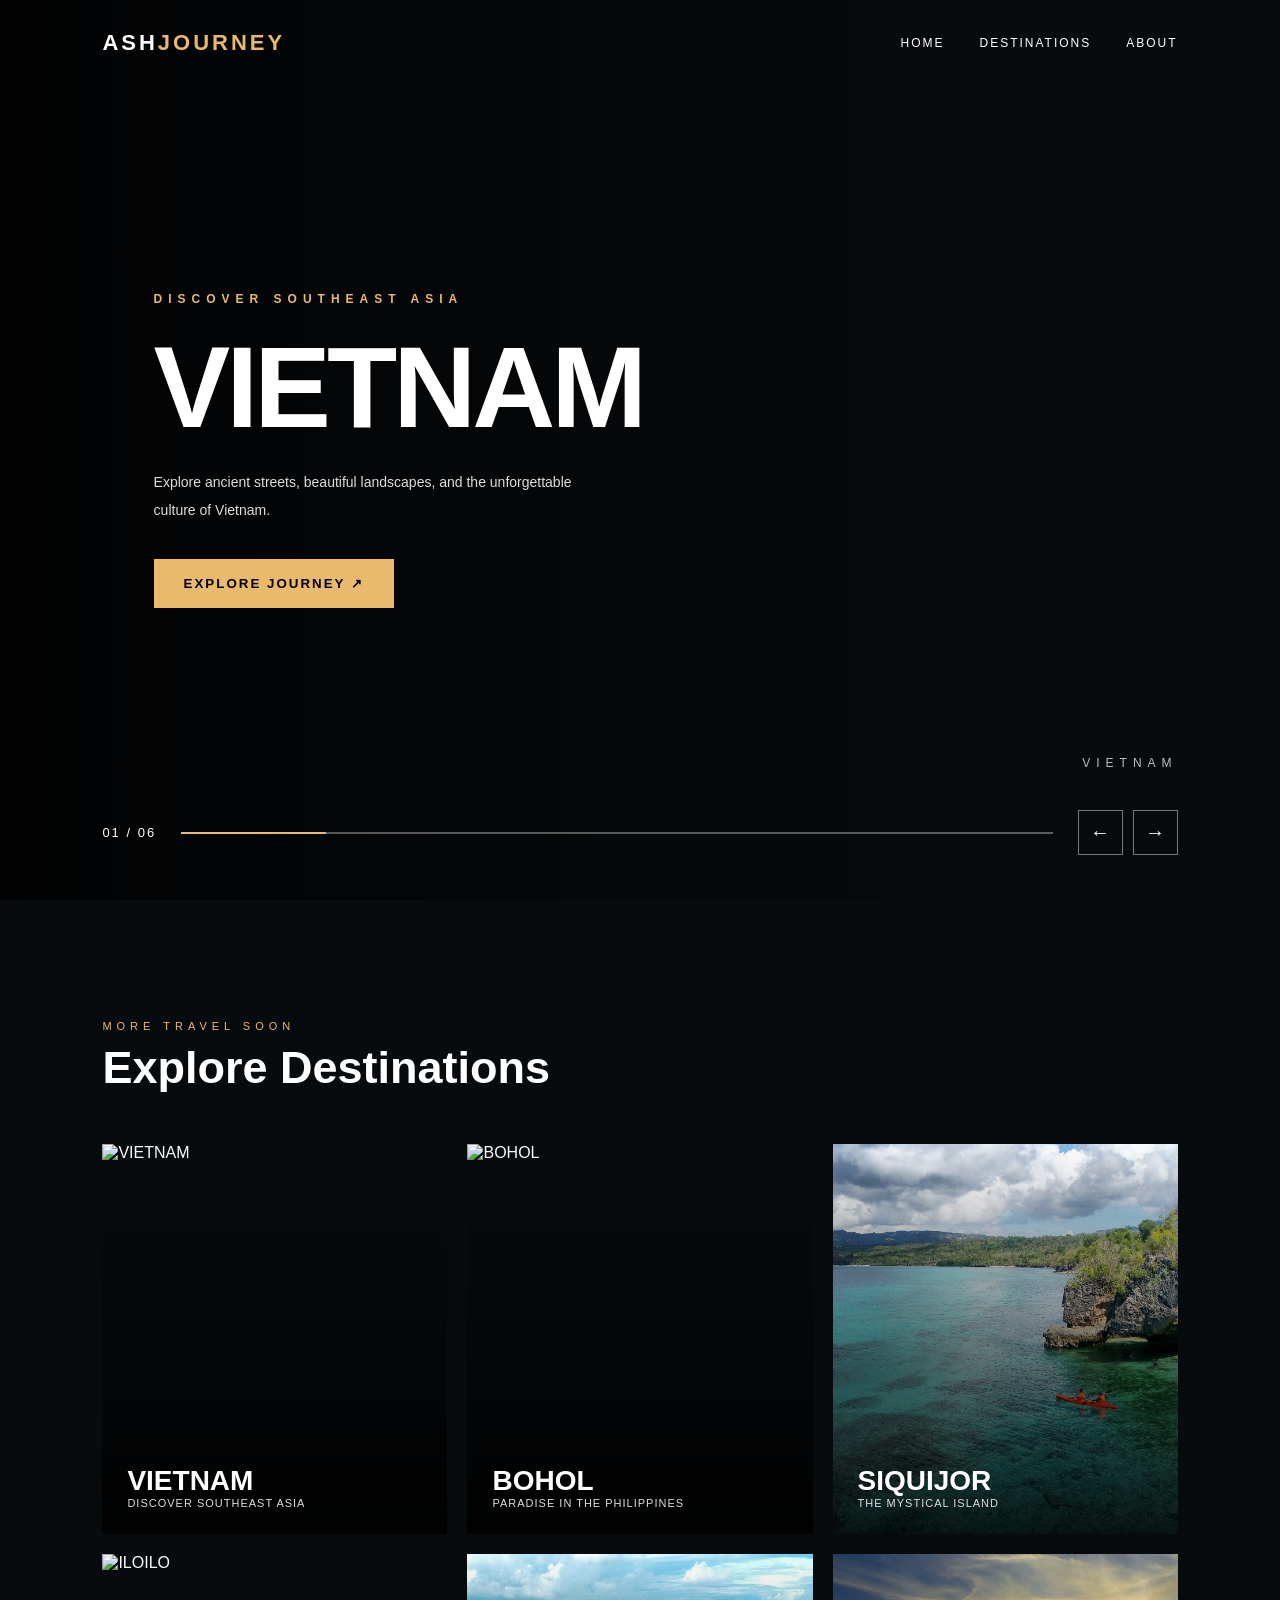
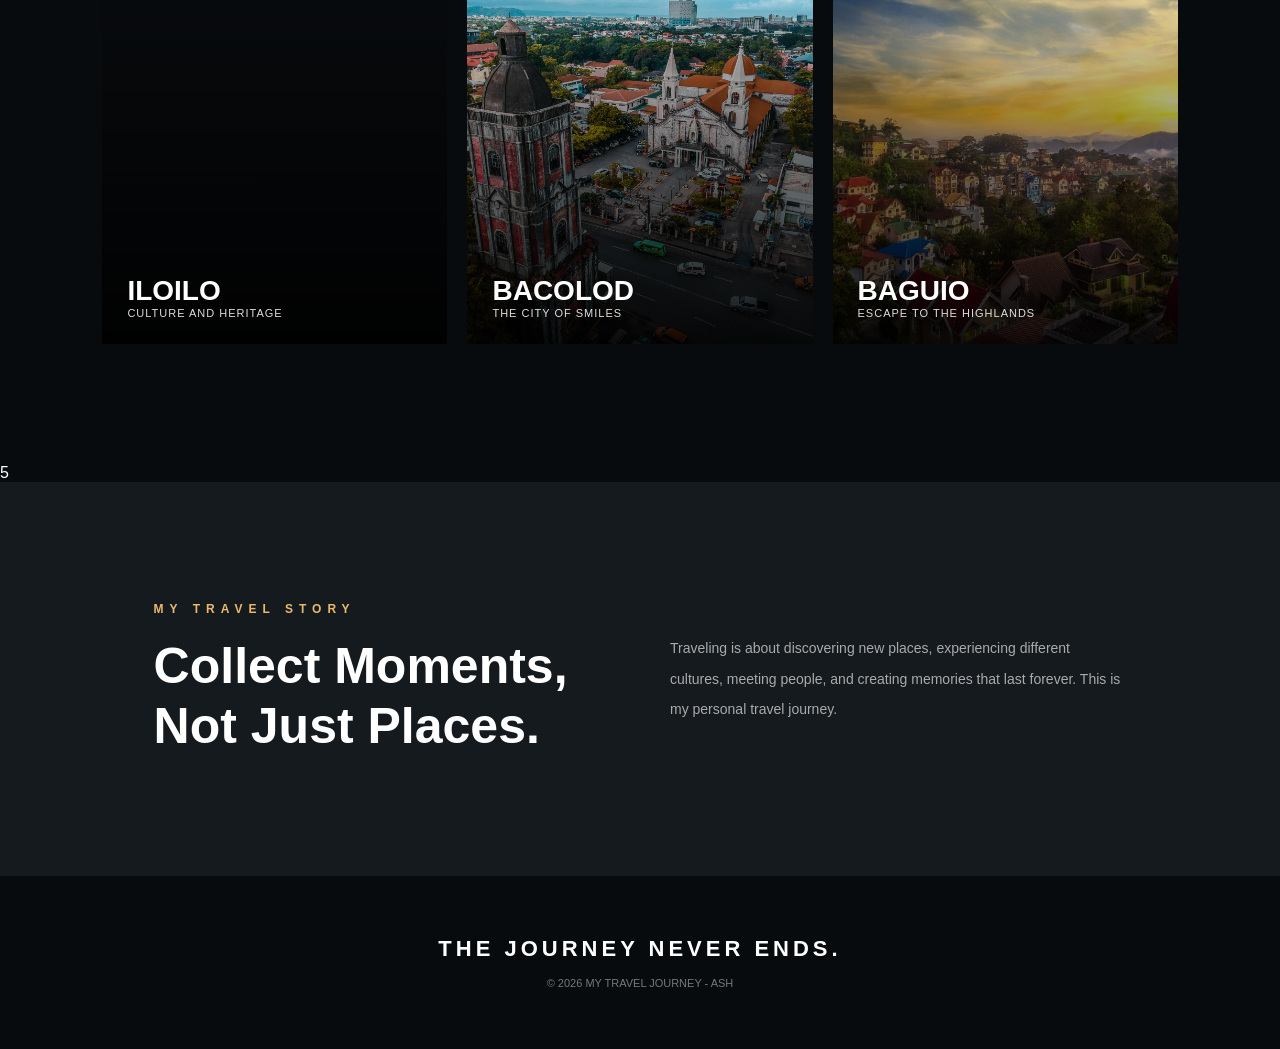
==== index.html @ e19ce411 "Add files via upload" ====
<!DOCTYPE html>
<html lang="en">
<head>
    <meta charset="UTF-8">
    <meta name="viewport" content="width=device-width, initial-scale=1.0">
    <title>My Travel Journey</title>
    <link rel="stylesheet" href="style.css">
    <link href="https://fonts.googleapis.5com/css2?family=Poppins:wght@300;400;500;600;700;800&display=swap" rel="stylesheet">
</head>
<body>

<header>
    <a href="#" class="logo">ASH<span>JOURNEY</span></a>
    <nav>
        <a href="#home">Home</a>
        <a href="#destinations">Destinations</a>
        <a href="#about">About</a>
    </nav>
</header>

<section class="hero" id="home">
    <div class="hero-bg" id="heroBg"></div>
    <div class="overlay"></div>

    <div class="hero-content">
        <p class="subtitle" id="subtitle">DISCOVER THE WORLD</p>
        <h1 id="heroTitle">TRAVEL<br>BEYOND</h1>
        <p class="description" id="heroDesc">
            Every journey begins with a dream.
            Explore beautiful places and create unforgettable memories.
        </p>
        <button id="exploreBtn">EXPLORE JOURNEY ↗</button>
    </div>

    <div class="hero-bottom">
        <span id="counter">01 / 06</span>
        <div class="progress">
            <div id="progressBar"></div>
        </div>
        <div class="controls">
            <button id="prev">←</button>
            <button id="next">→</button>
        </div>
    </div>

    <div class="destination-label" id="destinationLabel">
        VIETNAM
    </div>
</section>

<!-- DESTINATION GALLERIES -->
<section class="destination-galleries" id="travelGallery">

    <div class="section-heading">
        <p>EXPLORE EVERY MEMORY</p>
        <h2 id="galleryTitle">Travel Galleries</h2>
        <p id="galleryDescription">Discover beautiful places around the world.</p>
    </div>

    <div class="gallery-grid" id="galleryGrid"></div>

    <button class="back-button" id="backGallery">
        ← BACK TO DESTINATIONS
    </button>

</section>

<!-- FULLSCREEN PHOTO VIEWER -->
<div class="photo-viewer" id="photoViewer">
    <button class="viewer-close" id="closeViewer">×</button>
    <button class="viewer-prev" id="viewerPrev">❮</button>

    <div class="viewer-content">
        <img id="viewerImage" src="" alt="Travel photo">
        <p id="viewerCaption"></p>
    </div>

    <button class="viewer-next" id="viewerNext">❯</button>
</div>


<section class="destinations" id="destinations">
    <div class="section-heading">
        <p>MORE TRAVEL SOON</p>
        <h2>Explore Destinations</h2>
    </div>

    <div class="destination-grid" id="destinationGrid"></div>
</section>
5
<section class="about" id="about">
    <div>
        <p class="subtitle">MY TRAVEL STORY</p>
        <h2>Collect Moments,<br>Not Just Places.</h2>
    </div>
    <p>
        Traveling is about discovering new places, experiencing different
        cultures, meeting people, and creating memories that last forever.
        This is my personal travel journey.
    </p>
</section>

<footer>
    <h2>THE JOURNEY NEVER ENDS.</h2>
    <p>© 2026 MY TRAVEL JOURNEY - ASH</p>
</footer>

<!-- Supabase Library -->
<script src="https://cdn.jsdelivr.net/npm/@supabase/supabase-js@2"></script>


<script src="script.js"></script>

</body>
</html>
---- style.css ----
* {
    margin: 0;
    padding: 0;
    box-sizing: border-box;
}

html {
    scroll-behavior: smooth;
}

body {
    background: #080b0e;
    color: white;
    font-family: 'Poppins', sans-serif;
}

header {
    position: absolute;
    top: 0;
    width: 100%;
    padding: 30px 8%;
    display: flex;
    justify-content: space-between;
    align-items: center;
    z-index: 10;
}

.logo {
    font-size: 22px;
    font-weight: 800;
    letter-spacing: 3px;
    color: white;
    text-decoration: none;
}

.logo span {
    color: #e9b96e;
}

nav {
    display: flex;
    gap: 35px;
}

nav a {
    color: white;
    text-decoration: none;
    font-size: 12px;
    text-transform: uppercase;
    letter-spacing: 2px;
}

nav a:hover {
    color: #e9b96e;
}

.hero {
    height: 100vh;
    min-height: 650px;
    position: relative;
    overflow: hidden;
    display: flex;
    align-items: center;
}

.hero-bg {
    position: absolute;
    inset: 0;
    background-size: cover;
    background-position: center;
    transform: scale(1.05);
    transition: opacity .5s, transform 1.5s;
    animation: zoom 15s infinite alternate;
}

@keyframes zoom {
    from { transform: scale(1); }
    to { transform: scale(1.15); }
}

.overlay {
    position: absolute;
    inset: 0;
    background:
        linear-gradient(90deg, rgba(0,0,0,.8), transparent 90%),
        linear-gradient(0deg, #080b0e, transparent 45%);
}

.hero-content {
    position: relative;
    z-index: 2;
    margin-left: 12%;
    max-width: 650px;
}

.subtitle {
    color: #e9b96e;
    letter-spacing: 6px;
    font-size: 12px;
    font-weight: 600;
}

.hero-content h1 {
    font-size: clamp(65px, 9vw, 115px);
    line-height: .98;
    margin: 25px 0;
    font-weight: 800;
    letter-spacing: -4px;
}

.description {
    color: #ddd;
    font-size: 14px;
    line-height: 2;
    max-width: 450px;
}

#exploreBtn {
    margin-top: 35px;
    background: #e9b96e;
    border: none;
    padding: 17px 30px;
    font-weight: 700;
    letter-spacing: 2px;
    cursor: pointer;
    transition: .3s;
}

#exploreBtn:hover {
    background: white;
    transform: translateY(-5px);
}

.hero-bottom {
    position: absolute;
    z-index: 3;
    bottom: 45px;
    left: 8%;
    right: 8%;
    display: flex;
    align-items: center;
    gap: 25px;
}

#counter {
    font-size: 13px;
    letter-spacing: 2px;
}

.progress {
    height: 2px;
    background: #ffffff55;
    flex: 1;
}

#progressBar {
    width: 16.66%;
    height: 100%;
    background: #e9b96e;
    transition: width .5s;
}

.controls {
    display: flex;
    gap: 10px;
}

.controls button {
    width: 45px;
    height: 45px;
    border: 1px solid #ffffff70;
    background: transparent;
    color: white;
    font-size: 20px;
    cursor: pointer;
    transition: .3s;
}

.controls button:hover {
    background: #e9b96e;
    color: black;
}

.destination-label {
    position: absolute;
    right: 8%;
    bottom: 130px;
    font-size: 12px;
    letter-spacing: 6px;
    z-index: 2;
    color: #ffffffbb;
}

.hero-content.animate {
    animation: reveal .8s ease;
}

@keyframes reveal {
    from {
        opacity: 0;
        transform: translateY(40px);
    }
    to {
        opacity: 1;
        transform: translateY(0);
    }
}

.destinations {
    padding: 120px 8%;
}

.section-heading {
    margin-bottom: 50px;
}

.section-heading p {
    color: #e9b96e;
    letter-spacing: 5px;
    font-size: 11px;
}

.section-heading h2 {
    font-size: 45px;
    margin-top: 10px;
}

.destination-grid {
    display: grid;
    grid-template-columns: repeat(3, 1fr);
    gap: 20px;
}

.card {
    height: 390px;
    position: relative;
    overflow: hidden;
    cursor: pointer;
}

.card img {
    width: 100%;
    height: 100%;
    object-fit: cover;
    transition: .7s;
}

.card:hover img {
    transform: scale(1.12);
}

.card::after {
    content: "";
    position: absolute;
    inset: 0;
    background: linear-gradient(transparent, rgba(0,0,0,.9));
}

.card-info {
    position: absolute;
    bottom: 25px;
    left: 25px;
    z-index: 2;
}

.card-info h3 {
    font-size: 28px;
}

.card-info p {
    font-size: 11px;
    color: #ddd;
    letter-spacing: 1px;
}

.about {
    background: #151a1e;
    padding: 120px 12%;
    display: grid;
    grid-template-columns: 1fr 1fr;
    gap: 60px;
    align-items: center;
}

.about h2 {
    font-size: 50px;
    margin-top: 20px;
    line-height: 1.2;
}

.about > p {
    color: #aaa;
    font-size: 14px;
    line-height: 2.2;
}

footer {
    padding: 60px 8%;
    text-align: center;
}

footer h2 {
    letter-spacing: 4px;
    font-size: 22px;
}

footer p {
    color: #777;
    margin-top: 15px;
    font-size: 11px;
}

@media(max-width: 768px) {
    header {
        padding: 25px 6%;
    }

    nav {
        gap: 12px;
    }

    nav a {
        font-size: 9px;
        letter-spacing: 0;
    }

    .hero-content {
        margin: 0 8%;
    }

    .hero-content h1 {
        font-size: 65px;
    }

    .destination-grid {
        grid-template-columns: 1fr 1fr;
    }

    .card {
        height: 270px;
    }

    .about {
        grid-template-columns: 1fr;
        padding: 80px 8%;
    }

    .destination-label {
        display: none;
    }
}

@media(max-width: 480px) {
    .destination-grid {
        grid-template-columns: 1fr;
    }

    .hero-content h1 {
        font-size: 55px;
    }

    .section-heading h2 {
        font-size: 34px;
    }

    .about h2 {
        font-size: 40px;
    }

}

/* DESTINATION GALLERIES */

.destination-galleries {
    display: none;
    padding: 110px 8%;
    background: #080b0e;
    min-height: 100vh;
}

.destination-galleries.active {
    display: block;
    animation: galleryReveal .7s ease;
}

@keyframes galleryReveal {
    from {
        opacity: 0;
        transform: translateY(30px);
    }
    to {
        opacity: 1;
        transform: translateY(0);
    }
}

#galleryDescription {
    color: #aaa;
    margin-top: 12px;
    font-size: 13px;
}

.gallery-grid {
    display: grid;
    grid-template-columns: repeat(3, 1fr);
    gap: 18px;
    margin-top: 45px;
}

.gallery-item {
    height: 300px;
    overflow: hidden;
    position: relative;
    cursor: pointer;
    background: #151a1e;
}

.gallery-item img {
    width: 100%;
    height: 100%;
    object-fit: cover;
    transition: .7s;
}

.gallery-item:hover img {
    transform: scale(1.1);
}

.gallery-item::after {
    content: "VIEW PHOTO ↗";
    position: absolute;
    bottom: 20px;
    left: 20px;
    font-size: 11px;
    letter-spacing: 3px;
    color: white;
    opacity: 0;
    transition: .4s;
}

.gallery-item:hover::after {
    opacity: 1;
}

.back-button {
    margin-top: 45px;
    background: transparent;
    color: #e9b96e;
    border: 1px solid #e9b96e;
    padding: 15px 25px;
    cursor: pointer;
    letter-spacing: 2px;
    font-size: 11px;
}

.back-button:hover {
    background: #e9b96e;
    color: #080b0e;
}

/* PHOTO VIEWER */

.photo-viewer {
    display: none;
    position: fixed;
    inset: 0;
    z-index: 100;
    background: rgba(0,0,0,.96);
    align-items: center;
    justify-content: center;
    padding: 50px;
}

.photo-viewer.active {
    display: flex;
}

.viewer-content {
    text-align: center;
    max-width: 1000px;
    width: 100%;
}

.viewer-content img {
    max-width: 100%;
    max-height: 78vh;
    object-fit: contain;
}

.viewer-content p {
    color: white;
    margin-top: 15px;
    letter-spacing: 3px;
    font-size: 12px;
}

.viewer-close,
.viewer-prev,
.viewer-next {
    position: absolute;
    border: none;
    background: transparent;
    color: white;
    font-size: 35px;
    cursor: pointer;
}

.viewer-close {
    top: 25px;
    right: 40px;
}

.viewer-prev {
    left: 25px;
}

.viewer-next {
    right: 25px;
}

@media(max-width: 768px) {
    .gallery-grid {
        grid-template-columns: repeat(2, 1fr);
        gap: 10px;
    }

    .gallery-item {
        height: 220px;
    }

    .photo-viewer {
        padding: 20px;
    }

    .viewer-prev {
        left: 5px;
    }

    .viewer-next {
        right: 5px;
    }
}

@media(max-width: 480px) {
    .gallery-grid {
        grid-template-columns: 1fr;
    }

    .gallery-item {
        height: 260px;
    }
}
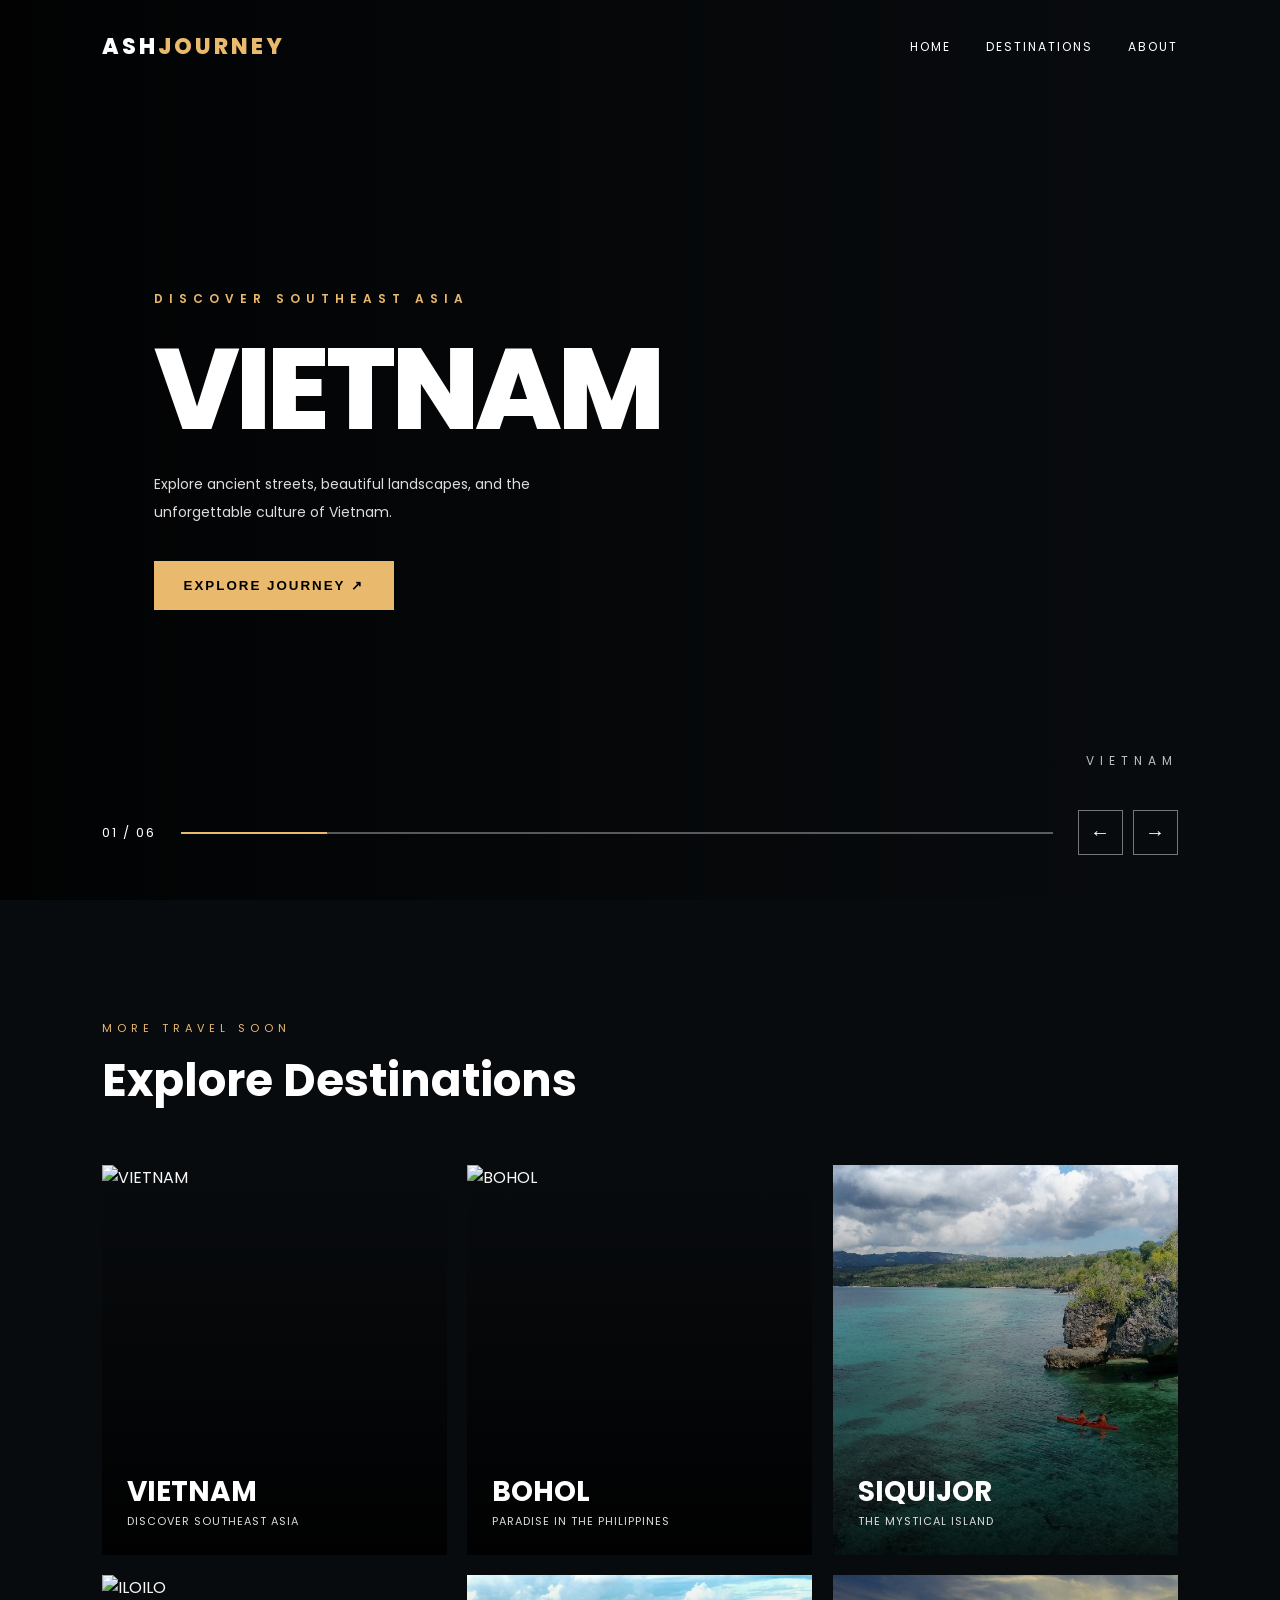
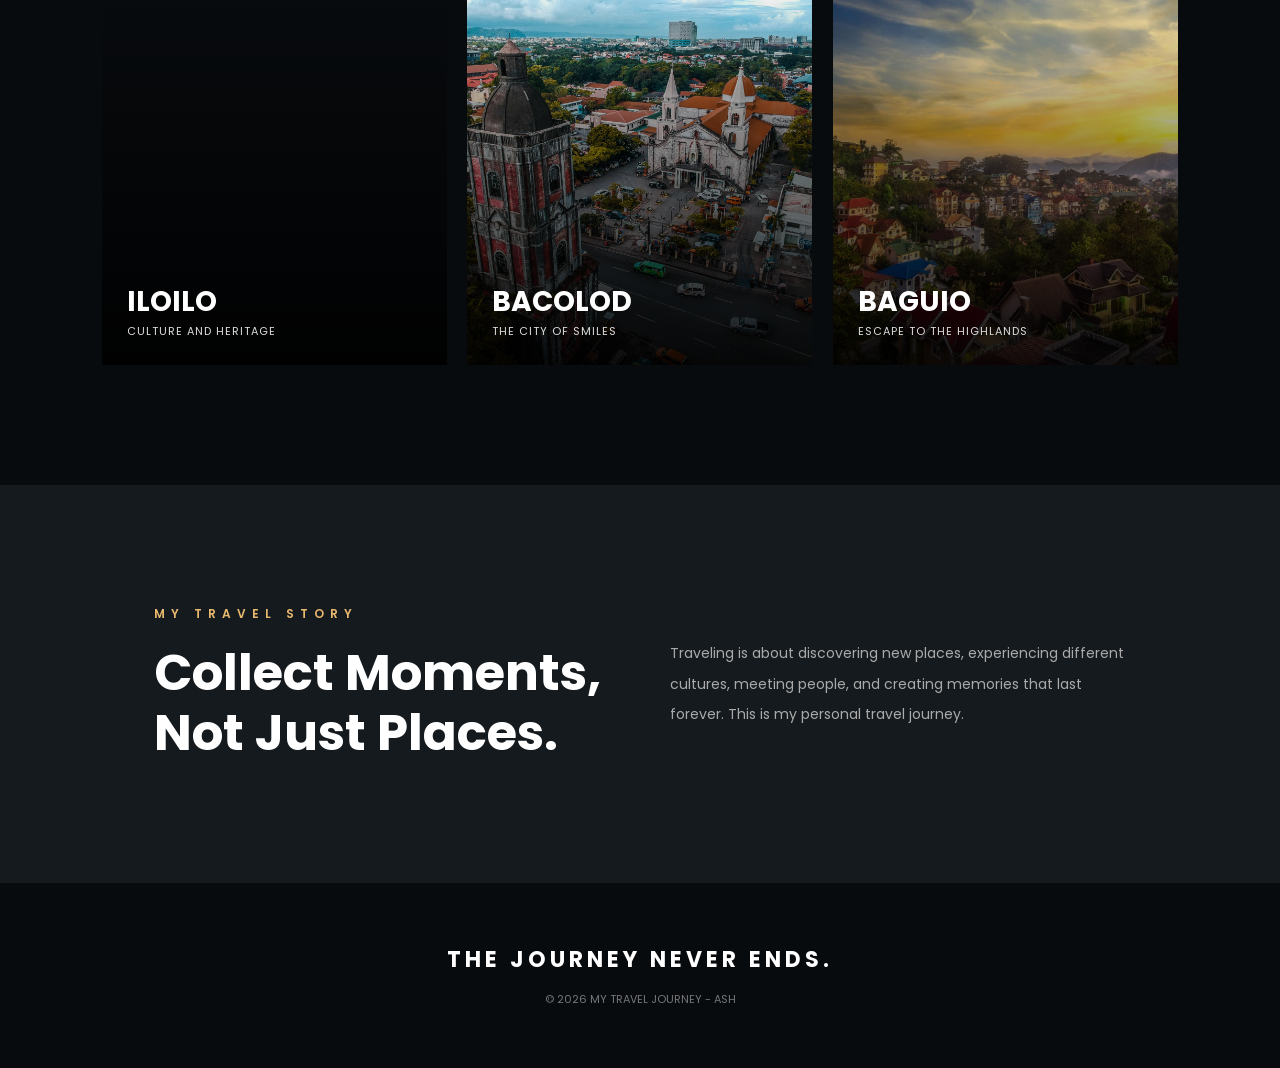
==== commit 2b1ad0bd: "Add files via upload" ====
--- a/index.html
+++ b/index.html
@@ -4,14 +4,26 @@
 <head>
     <meta charset="UTF-8">
     <meta name="viewport" content="width=device-width, initial-scale=1.0">
-    <title>My Travel Journey</title>
+
+    <title>My Travel Journey | ASHJOURNEY</title>
+
+    <!-- Google Fonts -->
+    <link rel="preconnect" href="https://fonts.googleapis.com">
+    <link rel="preconnect" href="https://fonts.gstatic.com" crossorigin>
+
+    <link href="https://fonts.googleapis.com/css2?family=Poppins:wght@300;400;500;600;700;800&display=swap"
+          rel="stylesheet">
+
+    <!-- CSS -->
     <link rel="stylesheet" href="style.css">
-    <link href="https://fonts.googleapis.5com/css2?family=Poppins:wght@300;400;500;600;700;800&display=swap" rel="stylesheet">
 </head>
+
 <body>
 
+<!-- HEADER -->
 <header>
     <a href="#" class="logo">ASH<span>JOURNEY</span></a>
+
     <nav>
         <a href="#home">Home</a>
         <a href="#destinations">Destinations</a>
@@ -19,43 +31,71 @@
     </nav>
 </header>
 
+
+<!-- HERO SECTION -->
 <section class="hero" id="home">
+
     <div class="hero-bg" id="heroBg"></div>
     <div class="overlay"></div>
 
     <div class="hero-content">
-        <p class="subtitle" id="subtitle">DISCOVER THE WORLD</p>
-        <h1 id="heroTitle">TRAVEL<br>BEYOND</h1>
+
+        <p class="subtitle" id="subtitle">
+            DISCOVER THE WORLD
+        </p>
+
+        <h1 id="heroTitle">
+            TRAVEL<br>BEYOND
+        </h1>
+
         <p class="description" id="heroDesc">
             Every journey begins with a dream.
             Explore beautiful places and create unforgettable memories.
         </p>
-        <button id="exploreBtn">EXPLORE JOURNEY ↗</button>
+
+        <button id="exploreBtn">
+            EXPLORE JOURNEY ↗
+        </button>
+
     </div>
 
     <div class="hero-bottom">
+
         <span id="counter">01 / 06</span>
+
         <div class="progress">
             <div id="progressBar"></div>
         </div>
+
         <div class="controls">
             <button id="prev">←</button>
             <button id="next">→</button>
         </div>
+
     </div>
 
     <div class="destination-label" id="destinationLabel">
         VIETNAM
     </div>
+
 </section>
 
-<!-- DESTINATION GALLERIES -->
+
+<!-- DESTINATION GALLERY -->
 <section class="destination-galleries" id="travelGallery">
 
     <div class="section-heading">
+
         <p>EXPLORE EVERY MEMORY</p>
-        <h2 id="galleryTitle">Travel Galleries</h2>
-        <p id="galleryDescription">Discover beautiful places around the world.</p>
+
+        <h2 id="galleryTitle">
+            Travel Galleries
+        </h2>
+
+        <p id="galleryDescription">
+            Discover beautiful places around the world.
+        </p>
+
     </div>
 
     <div class="gallery-grid" id="galleryGrid"></div>
@@ -66,50 +106,93 @@
 
 </section>
 
+
 <!-- FULLSCREEN PHOTO VIEWER -->
 <div class="photo-viewer" id="photoViewer">
-    <button class="viewer-close" id="closeViewer">×</button>
-    <button class="viewer-prev" id="viewerPrev">❮</button>
+
+    <button class="viewer-close" id="closeViewer">
+        ×
+    </button>
+
+    <button class="viewer-prev" id="viewerPrev">
+        ❮
+    </button>
 
     <div class="viewer-content">
-        <img id="viewerImage" src="" alt="Travel photo">
+
+        <img
+            id="viewerImage"
+            src=""
+            alt="Travel photo"
+            decoding="async"
+        >
+
         <p id="viewerCaption"></p>
+
     </div>
 
-    <button class="viewer-next" id="viewerNext">❯</button>
+    <button class="viewer-next" id="viewerNext">
+        ❯
+    </button>
+
 </div>
 
 
+<!-- DESTINATIONS -->
 <section class="destinations" id="destinations">
+
     <div class="section-heading">
+
         <p>MORE TRAVEL SOON</p>
+
         <h2>Explore Destinations</h2>
+
     </div>
 
     <div class="destination-grid" id="destinationGrid"></div>
+
 </section>
-5
+
+
+<!-- ABOUT -->
 <section class="about" id="about">
+
     <div>
-        <p class="subtitle">MY TRAVEL STORY</p>
-        <h2>Collect Moments,<br>Not Just Places.</h2>
+
+        <p class="subtitle">
+            MY TRAVEL STORY
+        </p>
+
+        <h2>
+            Collect Moments,<br>
+            Not Just Places.
+        </h2>
+
     </div>
+
     <p>
         Traveling is about discovering new places, experiencing different
         cultures, meeting people, and creating memories that last forever.
         This is my personal travel journey.
     </p>
+
 </section>
 
+
+<!-- FOOTER -->
 <footer>
+
     <h2>THE JOURNEY NEVER ENDS.</h2>
+
     <p>© 2026 MY TRAVEL JOURNEY - ASH</p>
+
 </footer>
 
-<!-- Supabase Library -->
+
+<!-- SUPABASE -->
 <script src="https://cdn.jsdelivr.net/npm/@supabase/supabase-js@2"></script>
 
-
+<!-- JAVASCRIPT -->
 <script src="script.js"></script>
 
 </body>
--- a/style.css
+++ b/style.css
@@ -552,3 +552,187 @@
     }
 }
 
+
+/* =================================
+   ASHJOURNEY - PERFORMANCE OPTIMIZATION
+================================= */
+
+/* Better image rendering */
+.card img,
+.gallery-item img,
+.viewer-content img {
+    display: block;
+    image-rendering: auto;
+}
+
+/* Gallery layout */
+.gallery-grid {
+    grid-template-columns: repeat(3, minmax(0, 1fr));
+    align-items: start;
+}
+
+.gallery-item {
+    position: relative;
+    aspect-ratio: 4 / 3;
+    height: auto;
+    background: #151a1e;
+    contain: layout paint;
+}
+
+.gallery-item img {
+    width: 100%;
+    height: 100%;
+    object-fit: cover;
+}
+
+/* Destination cards */
+.card {
+    contain: layout paint;
+}
+
+.card img {
+    width: 100%;
+    height: 100%;
+    object-fit: cover;
+}
+
+/* Smooth photo viewer */
+.viewer-content img {
+    max-width: 100%;
+    max-height: 78vh;
+    object-fit: contain;
+}
+
+/* Improve mobile gallery */
+@media (max-width: 768px) {
+    .gallery-grid {
+        grid-template-columns: repeat(2, minmax(0, 1fr));
+    }
+
+    .gallery-item {
+        aspect-ratio: 4 / 3;
+    }
+}
+
+@media (max-width: 480px) {
+    .gallery-grid {
+        grid-template-columns: 1fr;
+    }
+}
+
+/* Reduce unnecessary animations for accessibility */
+@media (prefers-reduced-motion: reduce) {
+    *,
+    *::before,
+    *::after {
+        scroll-behavior: auto !important;
+        animation-duration: 0.01ms !important;
+        animation-iteration-count: 1 !important;
+        transition-duration: 0.01ms !important;
+    }
+}
+
+
+/* FIX: CENTER FULLSCREEN PHOTO VIEWER */
+
+.photo-viewer {
+    display: none;
+    position: fixed;
+    inset: 0;
+    width: 100%;
+    height: 100%;
+    z-index: 9999;
+
+    background: rgba(0, 0, 0, 0.96);
+
+    align-items: center;
+    justify-content: center;
+
+    padding: 60px 80px;
+}
+
+.photo-viewer.active {
+    display: flex;
+}
+
+.viewer-content {
+    position: absolute;
+
+    top: 50%;
+    left: 50%;
+    transform: translate(-50%, -50%);
+
+    width: calc(100% - 160px);
+    max-width: 1100px;
+
+    display: flex;
+    flex-direction: column;
+    align-items: center;
+    justify-content: center;
+
+    text-align: center;
+}
+
+.viewer-content img {
+    display: block;
+
+    max-width: 100%;
+    max-height: 78vh;
+
+    width: auto;
+    height: auto;
+
+    object-fit: contain;
+    margin: 0 auto;
+}
+
+.viewer-content p {
+    text-align: center;
+    margin-top: 15px;
+}
+
+.viewer-close {
+    position: absolute;
+    top: 25px;
+    right: 35px;
+    z-index: 10001;
+}
+
+.viewer-prev {
+    position: absolute;
+    left: 25px;
+    top: 50%;
+    transform: translateY(-50%);
+    z-index: 10001;
+}
+
+.viewer-next {
+    position: absolute;
+    right: 25px;
+    top: 50%;
+    transform: translateY(-50%);
+    z-index: 10001;
+}
+
+/* MOBILE */
+@media (max-width: 768px) {
+    .photo-viewer {
+        padding: 20px;
+    }
+
+    .viewer-content {
+        width: calc(100% - 70px);
+    }
+
+    .viewer-content img {
+        max-height: 75vh;
+    }
+
+    .viewer-prev {
+        left: 5px;
+    }
+
+    .viewer-next {
+        right: 5px;
+    }
+}
